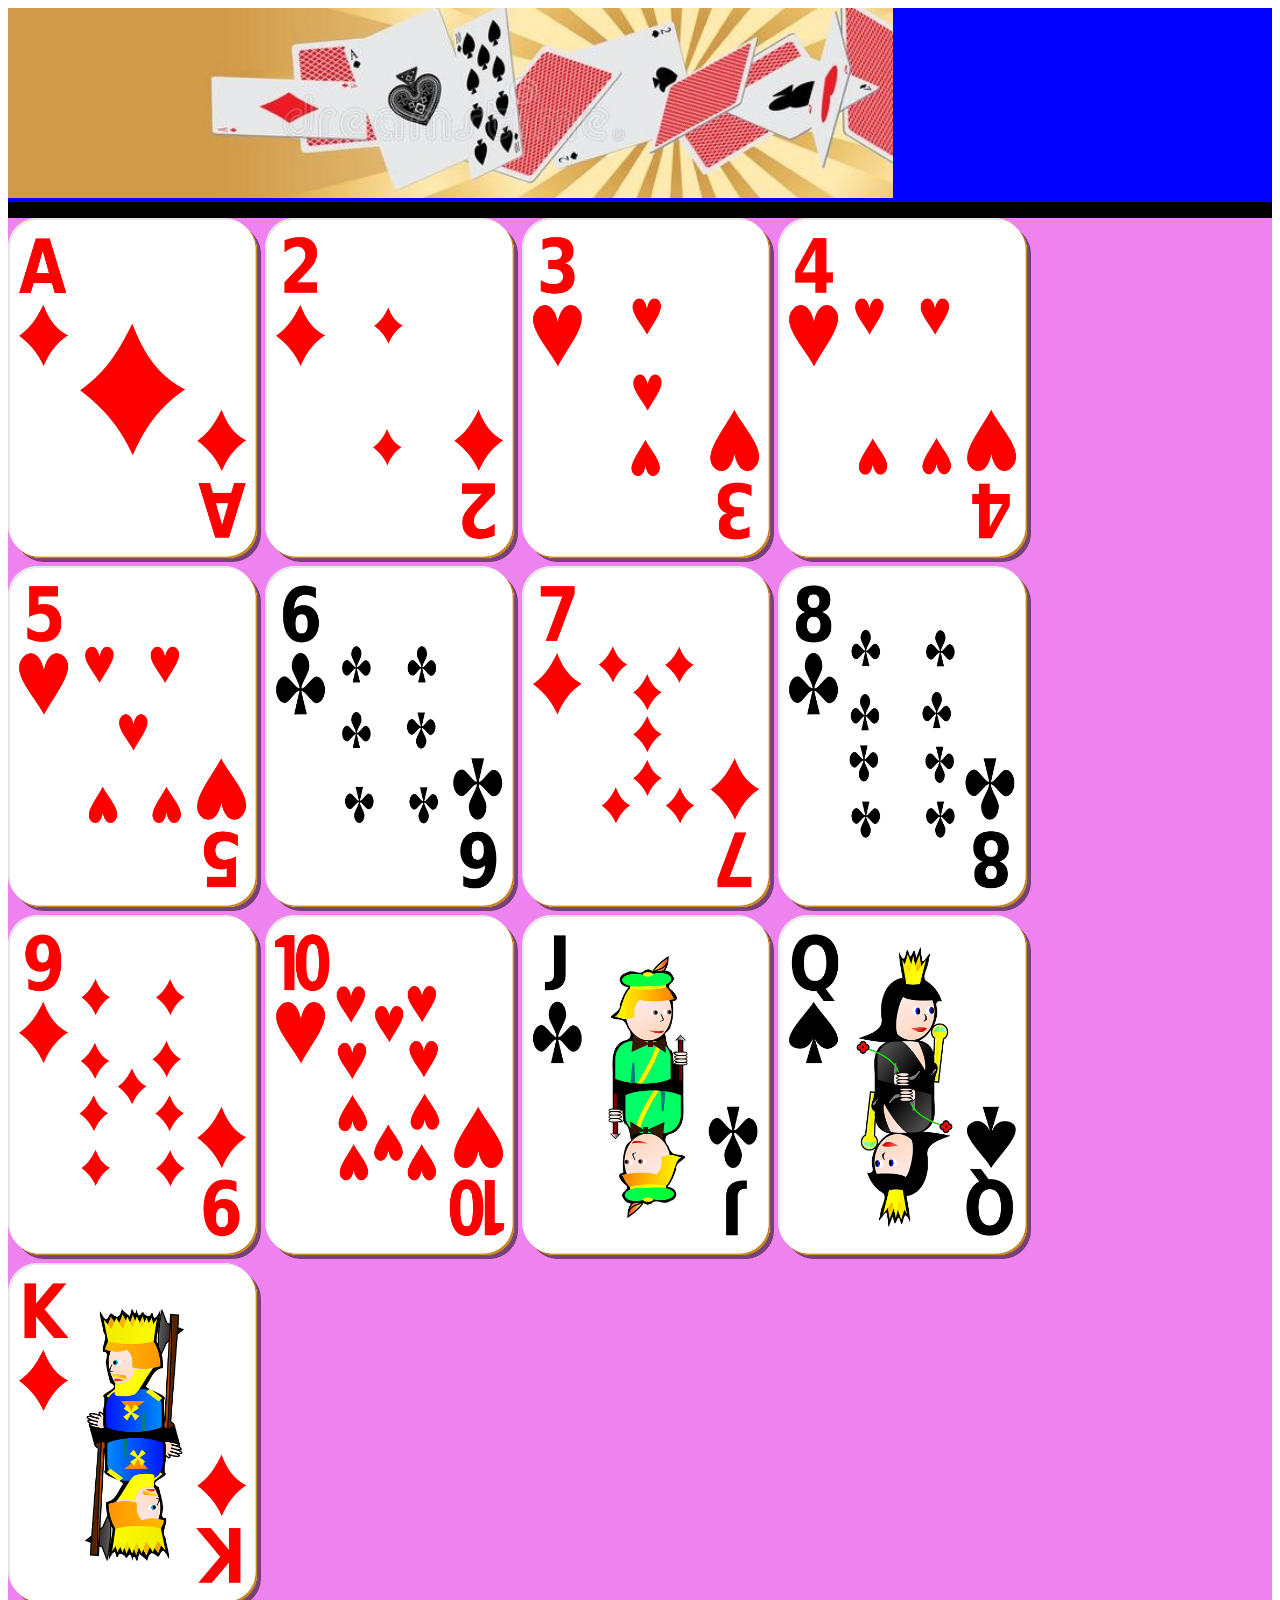
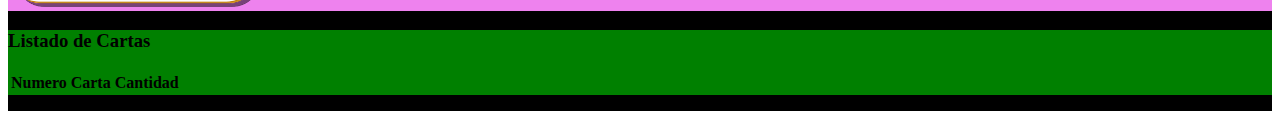
==== home.html @ 090cab53 "Primer Commit" ====
<!DOCTYPE html>
<html lang="en">
<head>
    <meta charset="UTF-8">
    <meta name="viewport" content="width=device-width, initial-scale=1.0">
    <meta http-equiv="X-UA-Compatible" content="ie=edge">  
    <link href="https://cdn.jsdelivr.net/npm/bootstrap@5.0.0-beta3/dist/css/bootstrap.min.css" rel="stylesheet" integrity="sha384-eOJMYsd53ii+scO/bJGFsiCZc+5NDVN2yr8+0RDqr0Ql0h+rP48ckxlpbzKgwra6" crossorigin="anonymous">
    <script src="https://cdn.jsdelivr.net/npm/bootstrap@5.0.0-beta3/dist/js/bootstrap.bundle.min.js" integrity="sha384-JEW9xMcG8R+pH31jmWH6WWP0WintQrMb4s7ZOdauHnUtxwoG2vI5DkLtS3qm9Ekf" crossorigin="anonymous"></script>
    <title>Mazo de Cartas</title>
    <script type="text/javascript" src="js/console_home.js"></script>
    <link rel="stylesheet" href="css/estilo_home.css">
</head>
<body>
    <header class="container">
        <img id="banner" src="img/banner.jpg" alt="banner">
    </header>
    <div id="cuerpo" class="container row justify-content-center">
        <article class="col-md-9">
            <div class="row justify-content-center">
                <img id="carta" class="col-md-3" src="img/1.png" alt="As">
                <img id="carta" class="col-md-3" src="img/2.png" alt="2">
                <img id="carta" class="col-md-3" src="img/3.png" alt="3">
                <img id="carta" class="col-md-3" src="img/4.png" alt="4">
            </div>
            <div class="row justify-content-center">
                <img id="carta" class="col-md-3" src="img/5.png" alt="5">
                <img id="carta" class="col-md-3" src="img/6.png" alt="6">
                <img id="carta" class="col-md-3" src="img/7.png" alt="7">
                <img id="carta" class="col-md-3" src="img/8.png" alt="8">
            </div>
            <div class="row justify-content-center">
                <img id="carta" class="col-md-3" src="img/9.png" alt="9">
                <img id="carta" class="col-md-3" src="img/10.png" alt="10">
                <img id="carta" class="col-md-3" src="img/11.png" alt="11">
                <img id="carta" class="col-md-3" src="img/12.png" alt="12">
            </div>
            <div class="row justify-content-center">
                <img id="carta" class="col-md-3" src="img/13.png" alt="13">
            </div>
        </article>
        <aside class="col-md-3">
            <h3>Listado de Cartas</h3>
            <table id="tabla">
                <tr>
                    <th>Numero</th>
                    <th>Carta</th>
                    <th>Cantidad</th>
                  </tr>
            </table>
        </aside>
    </div>
</body>
</html>
---- css/estilo_home.css ----
header{
    background-color: blue;
}

article{
    background-color: violet;
}
aside{
    background-color: green;
}




#banner{
    width: 70%;
}
#carta{
    width: 20%;
    height: 20%;
}

#cuerpo{
    margin-left: auto;
    margin-right: auto;
    background-color: black;
    padding-top: 1rem;
    padding-bottom: 1rem;
}
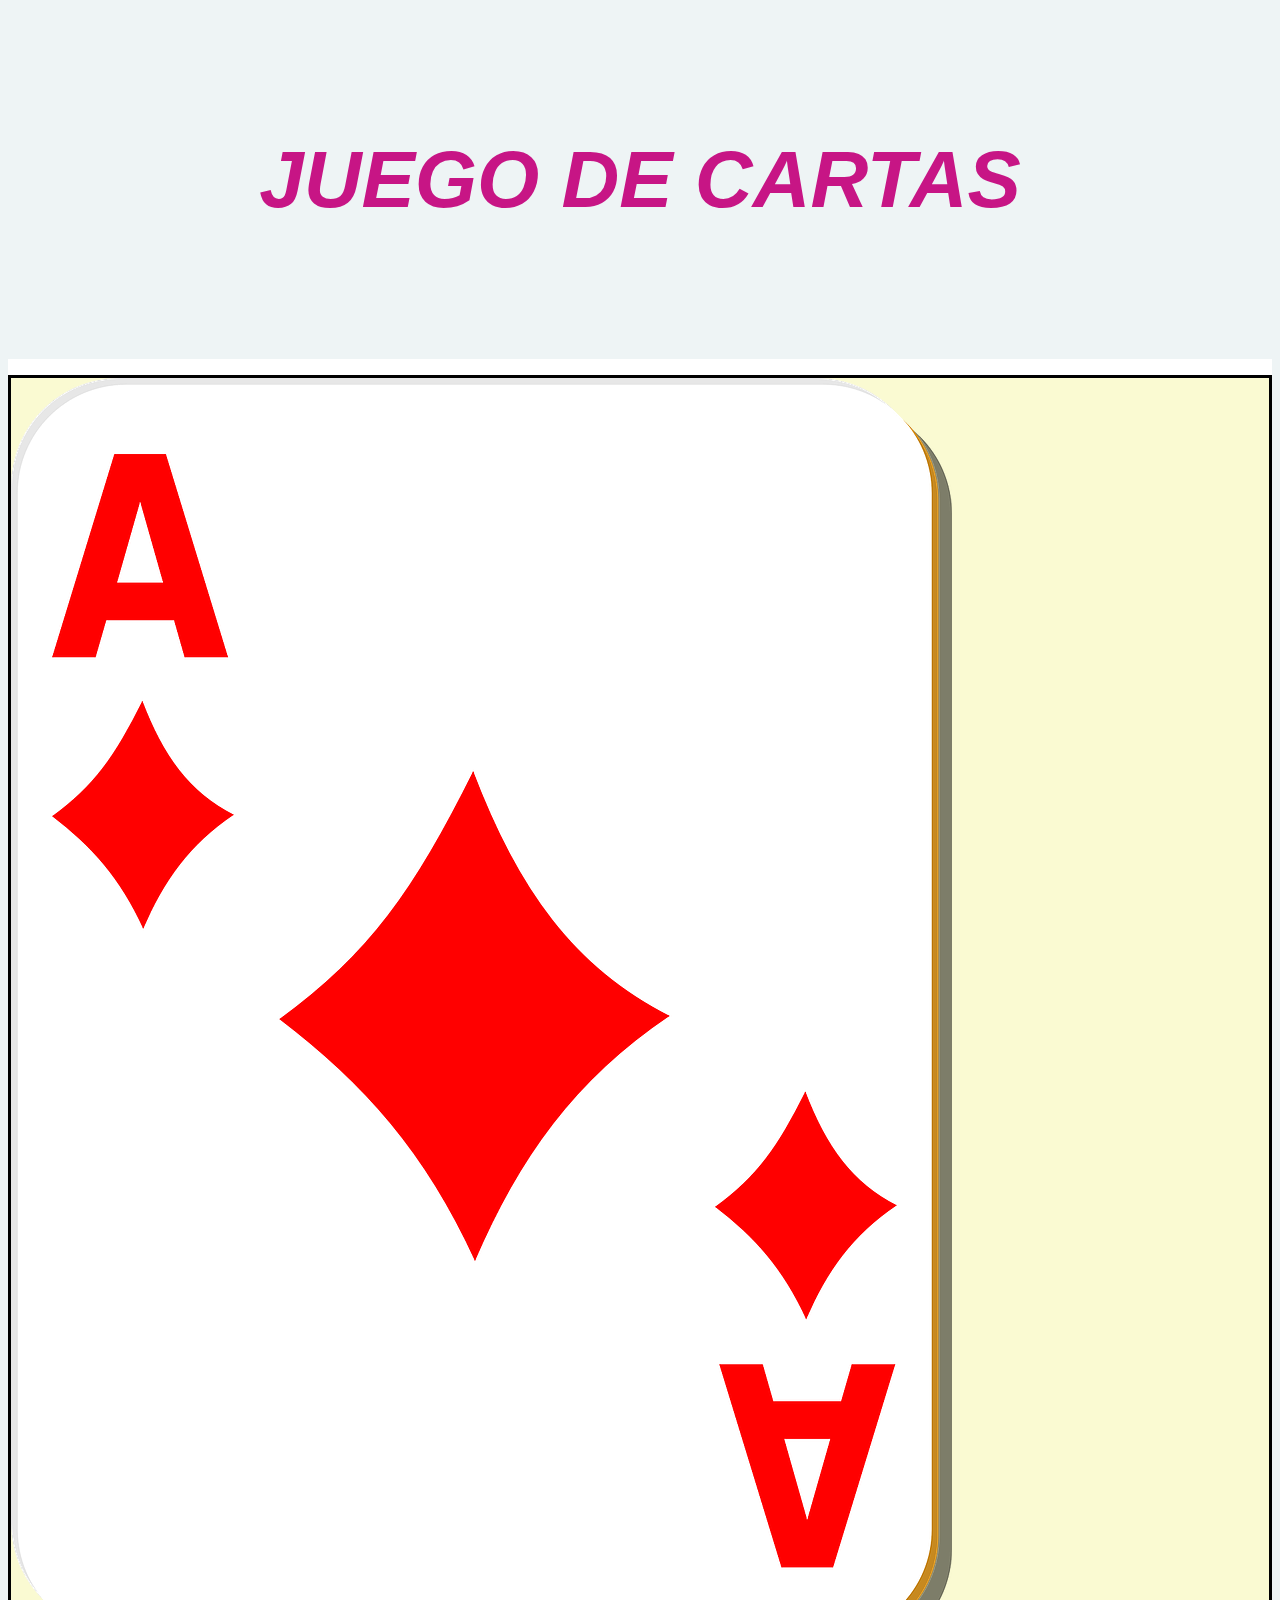
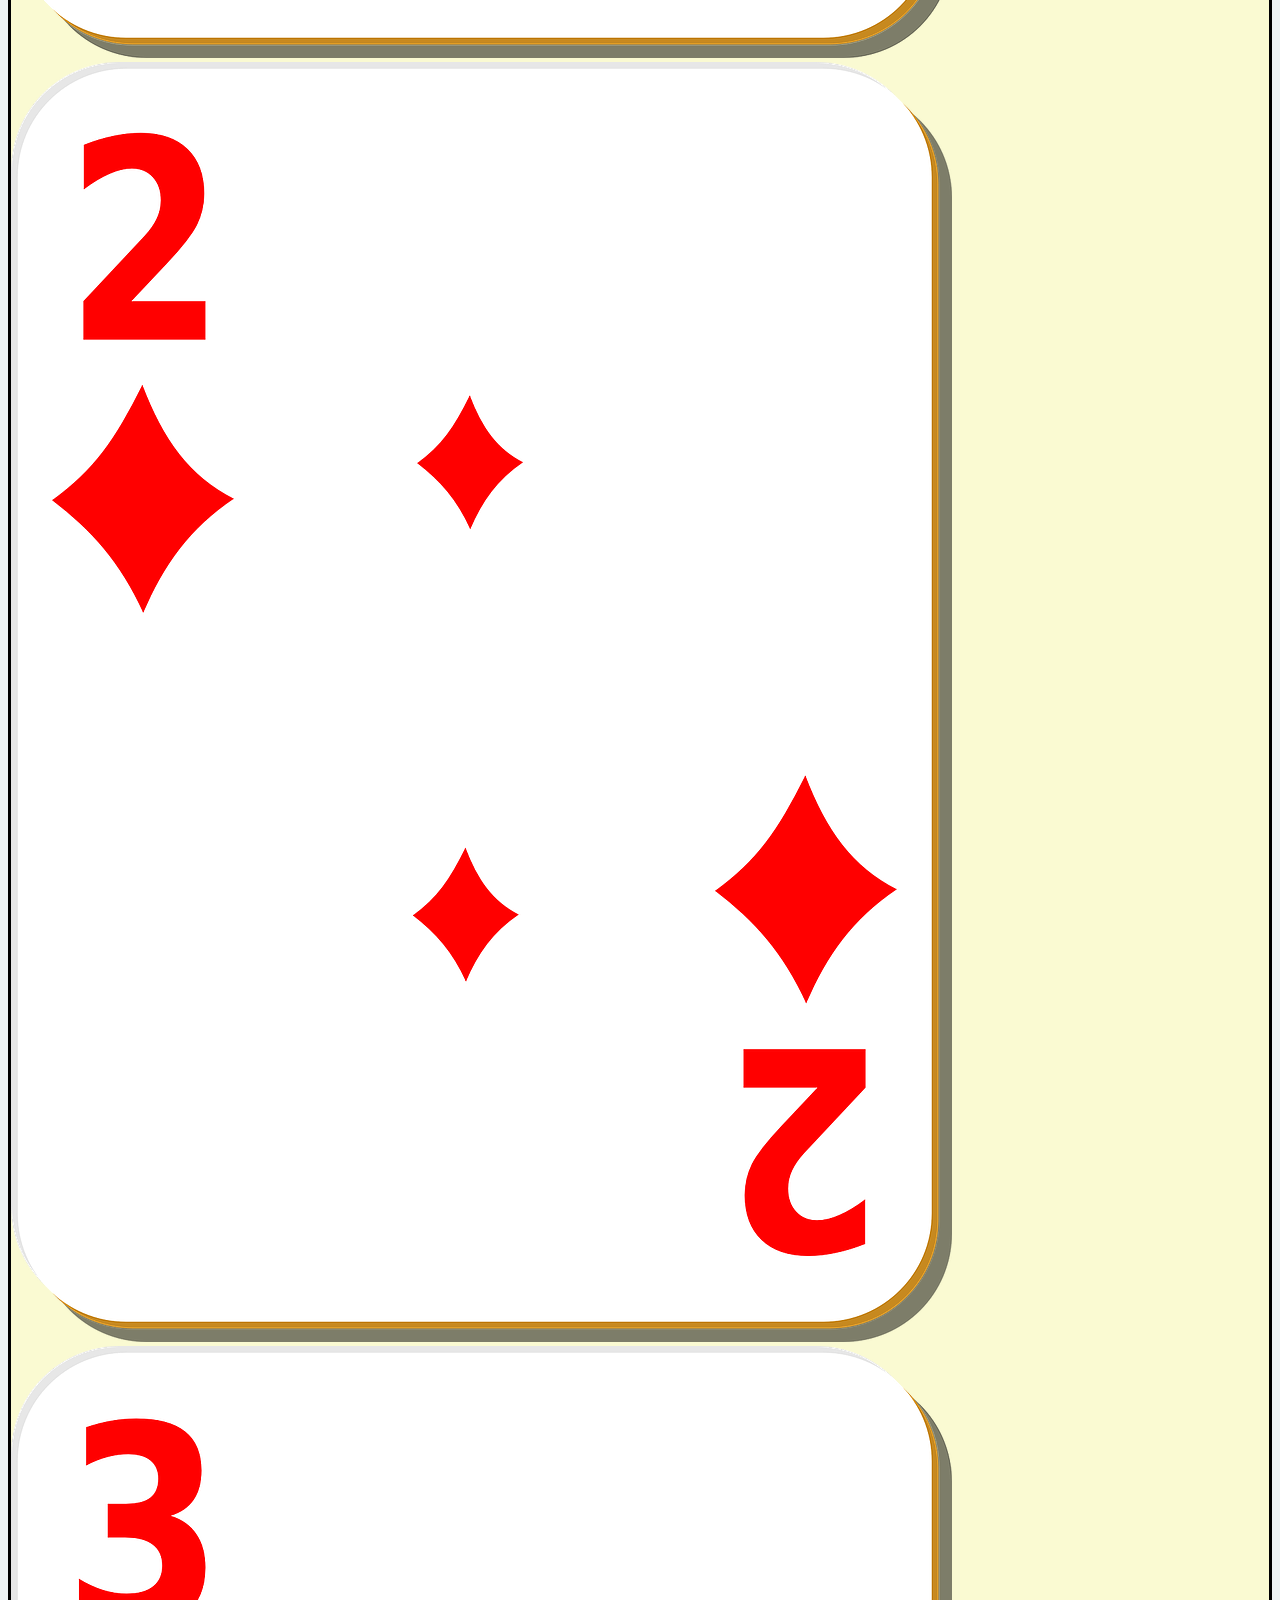
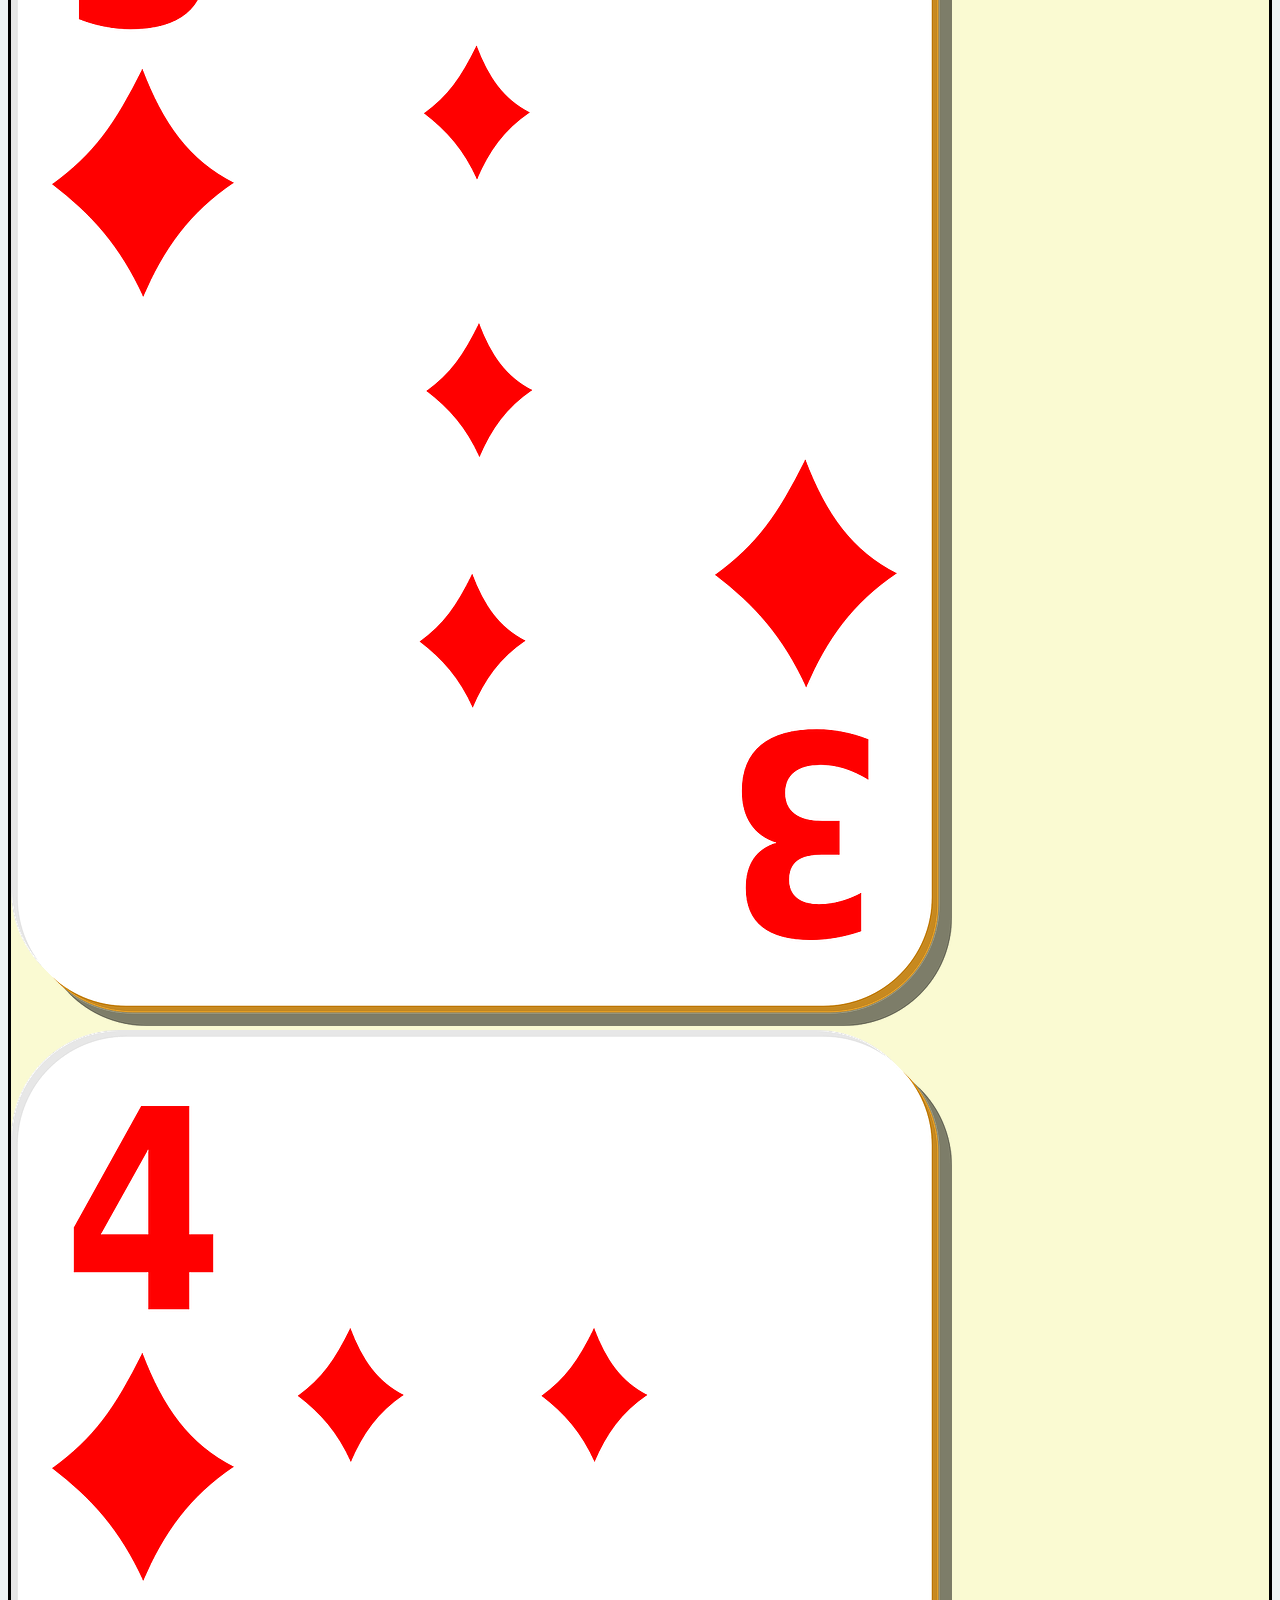
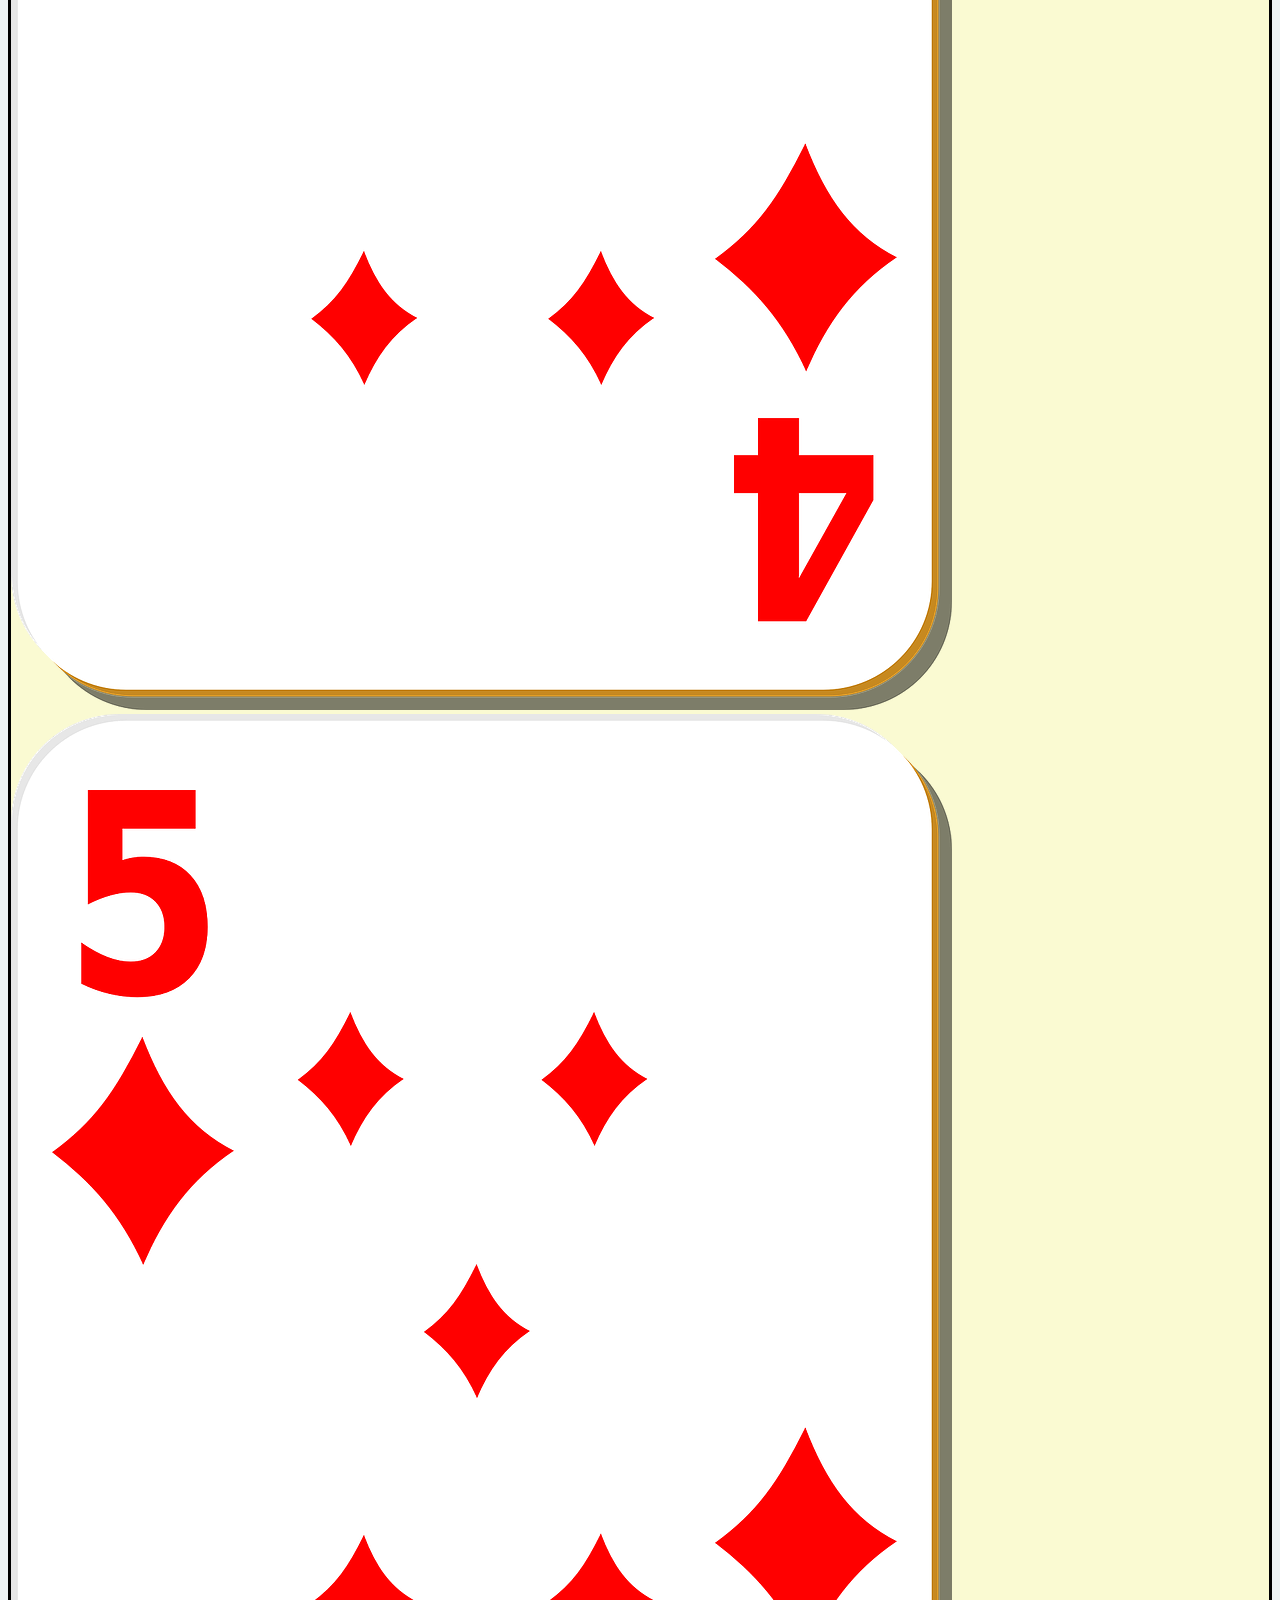
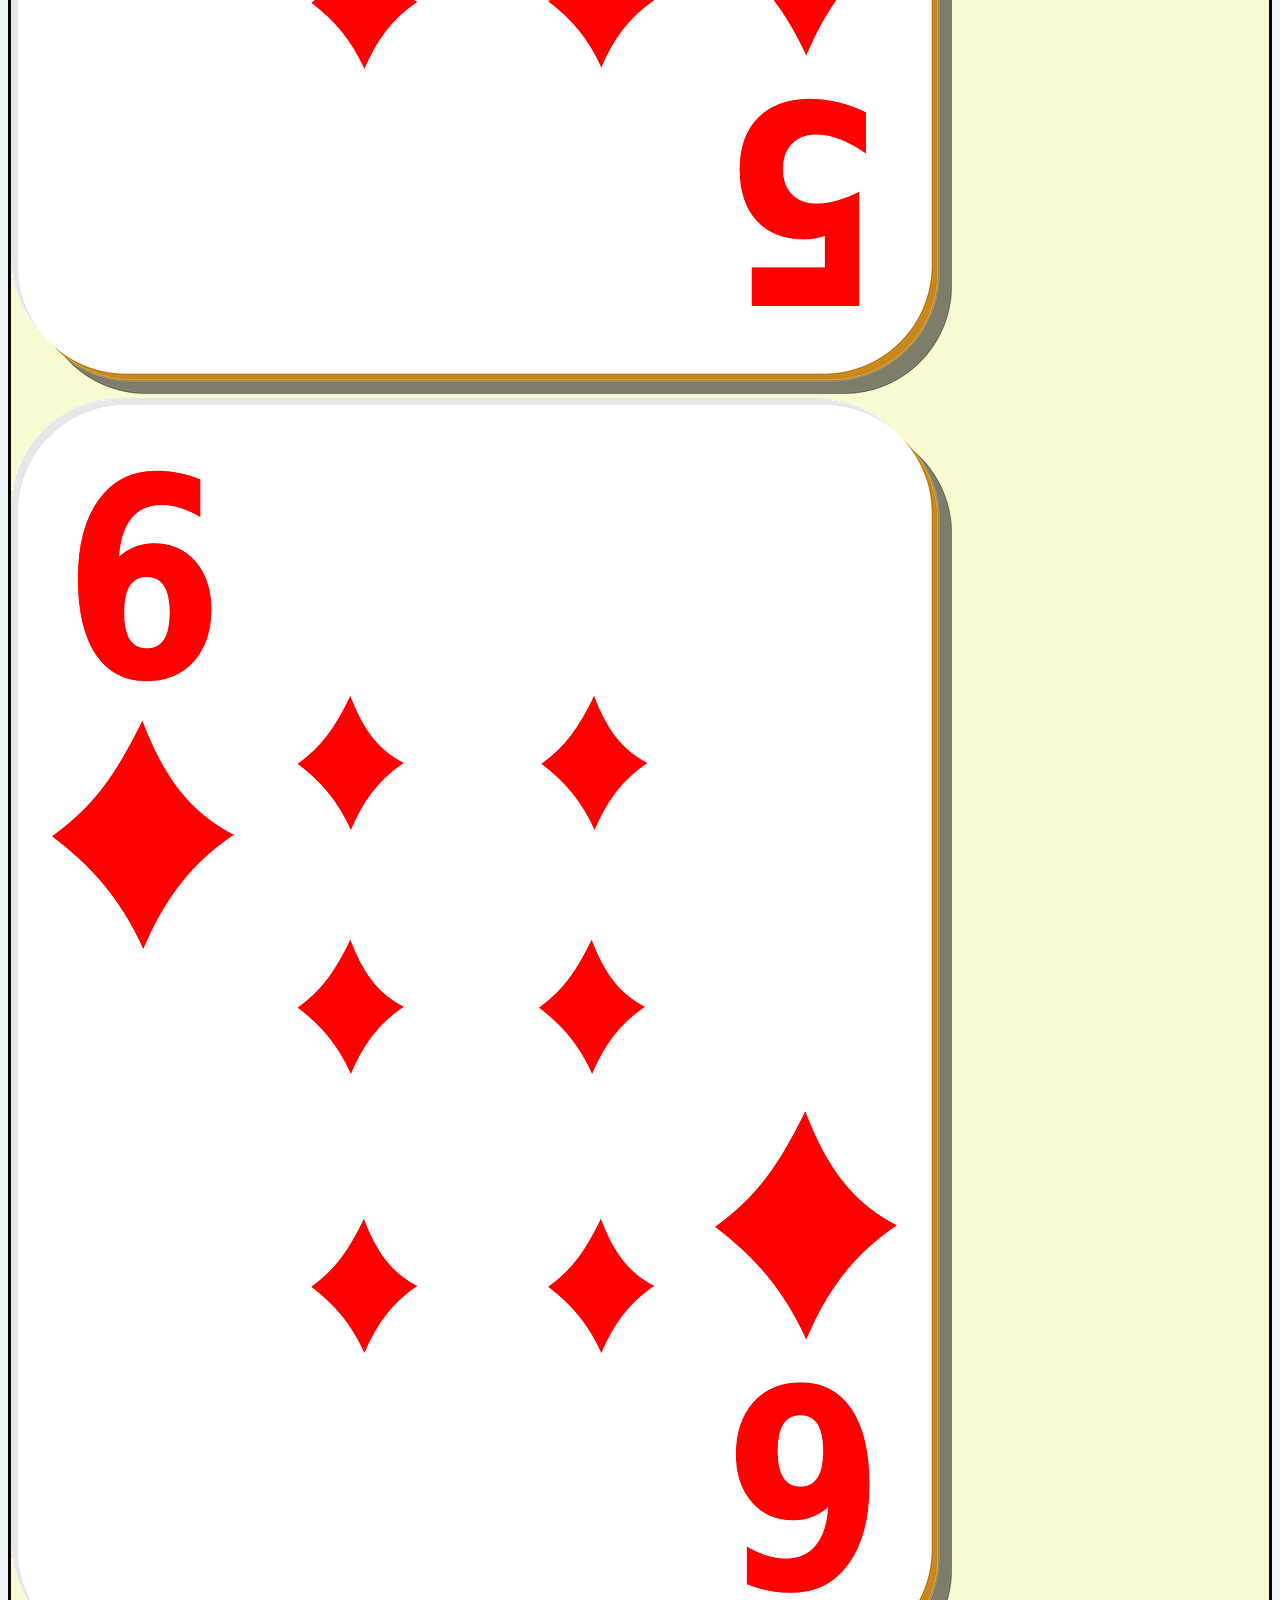
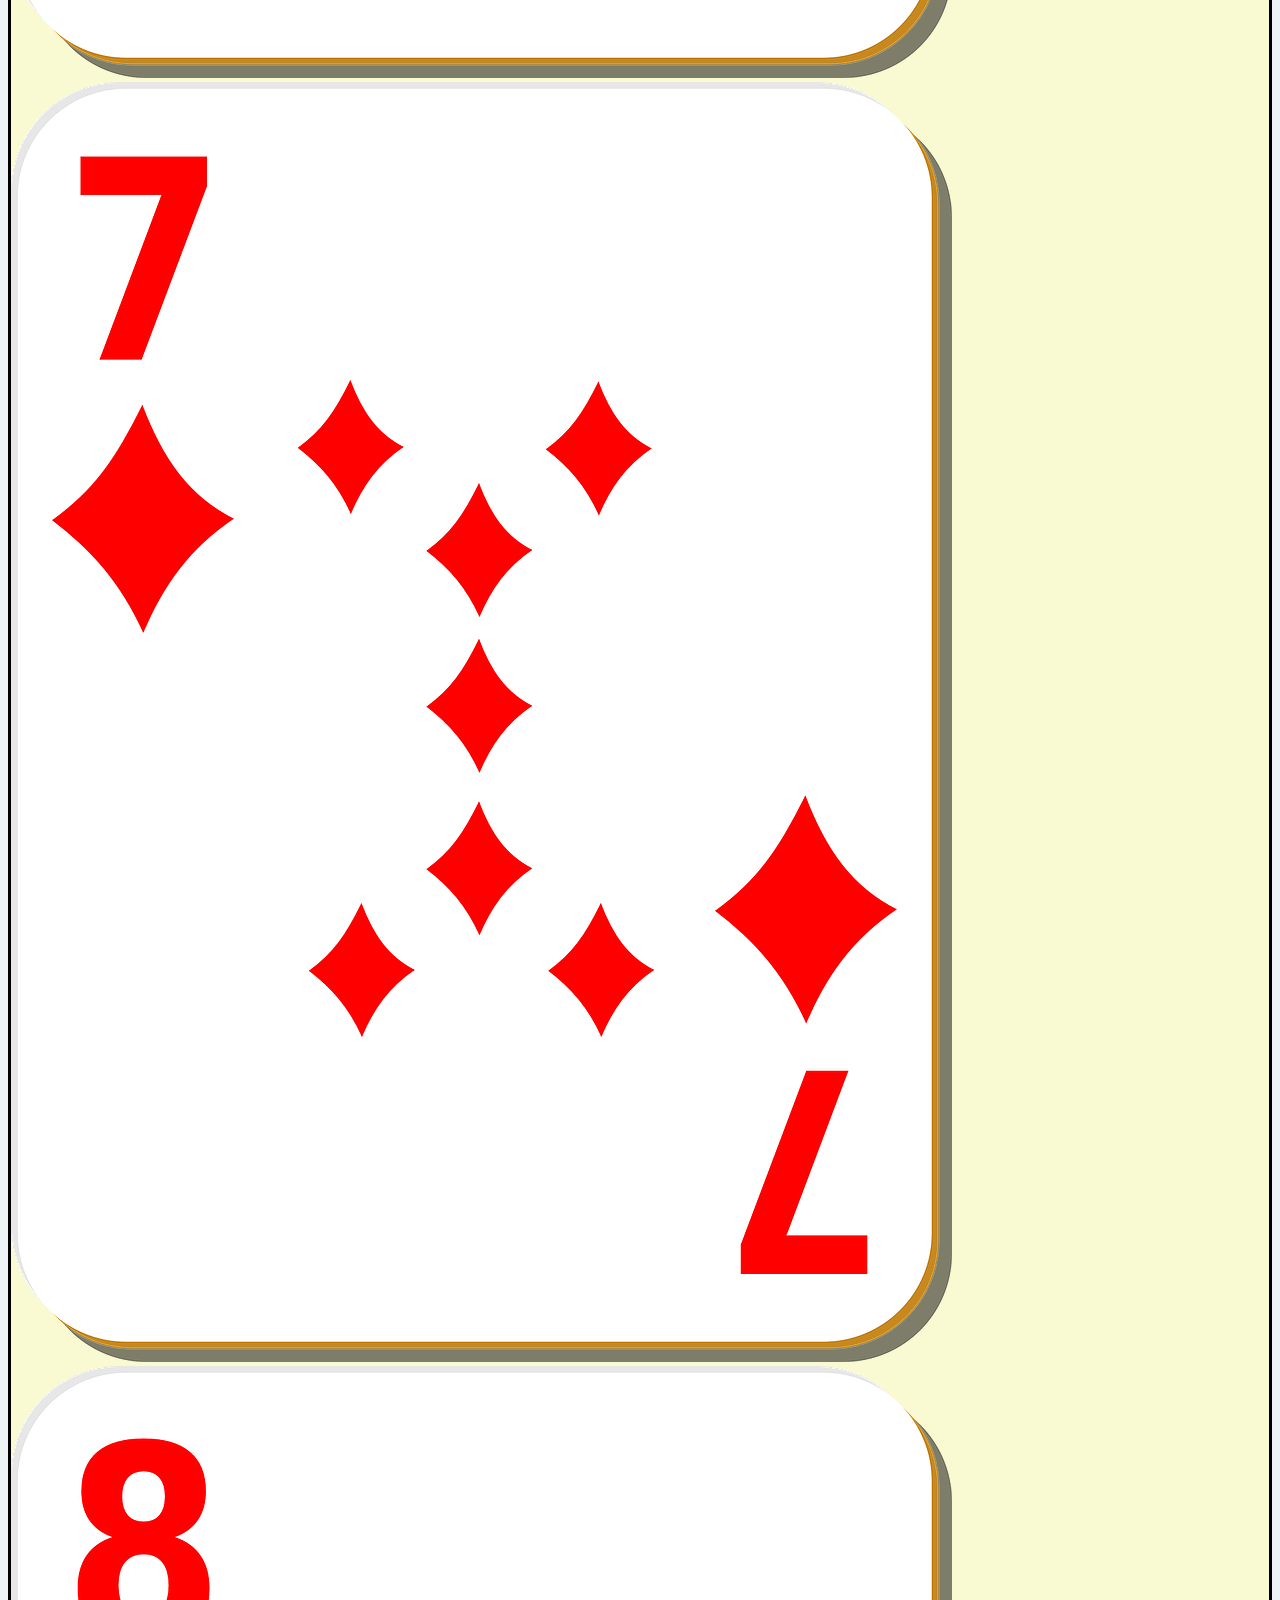
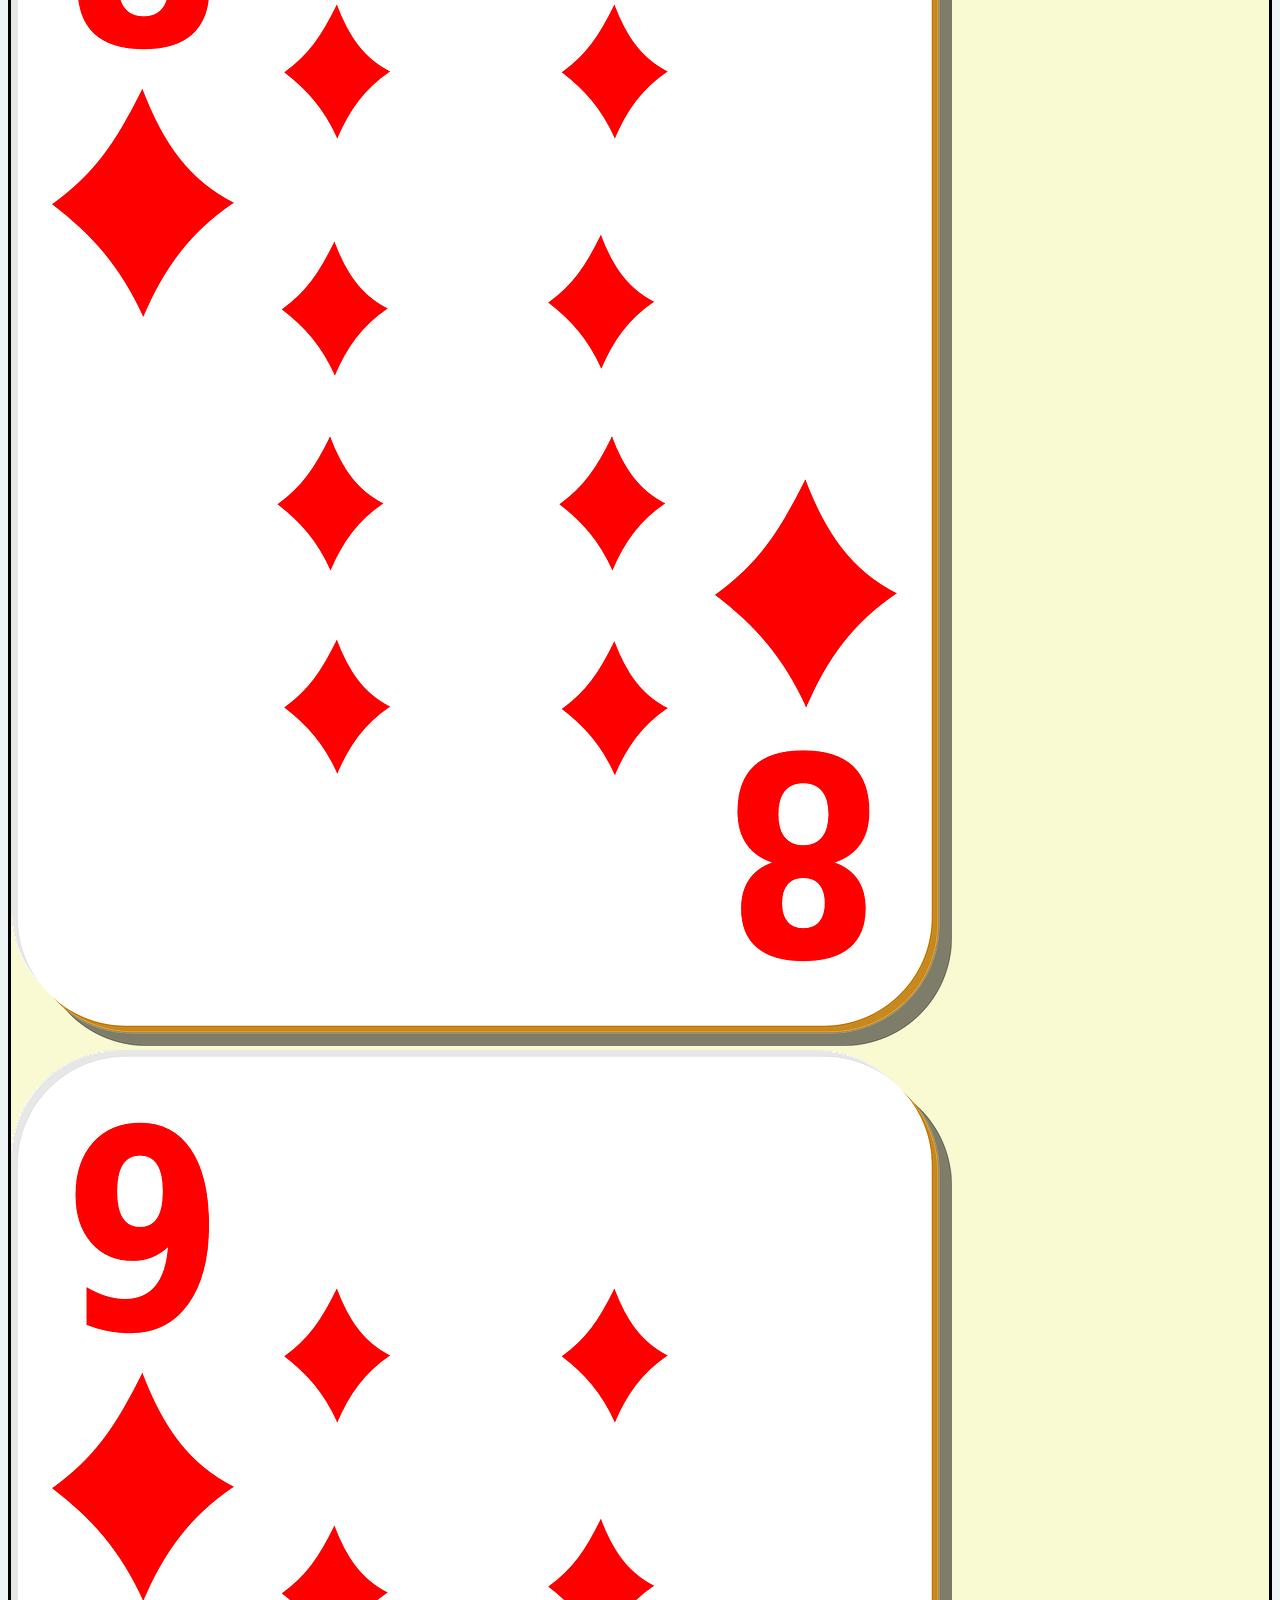
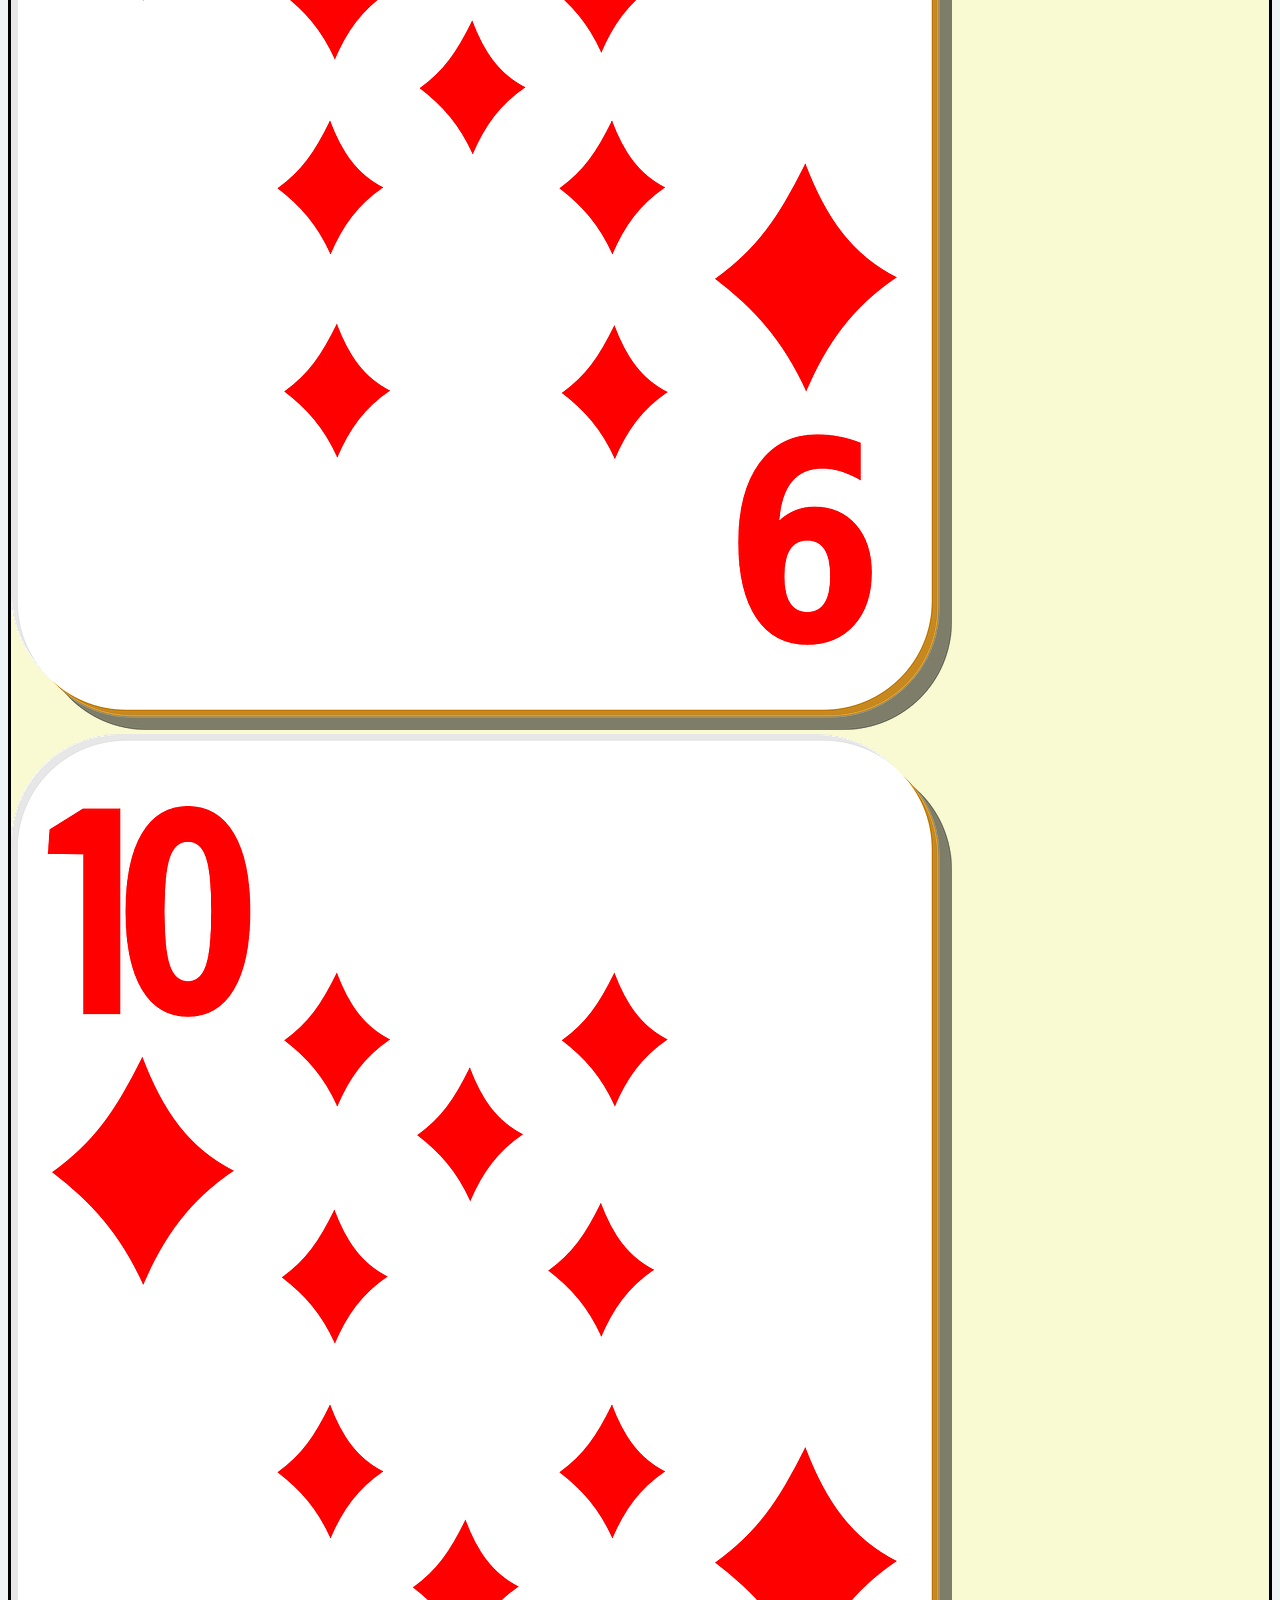
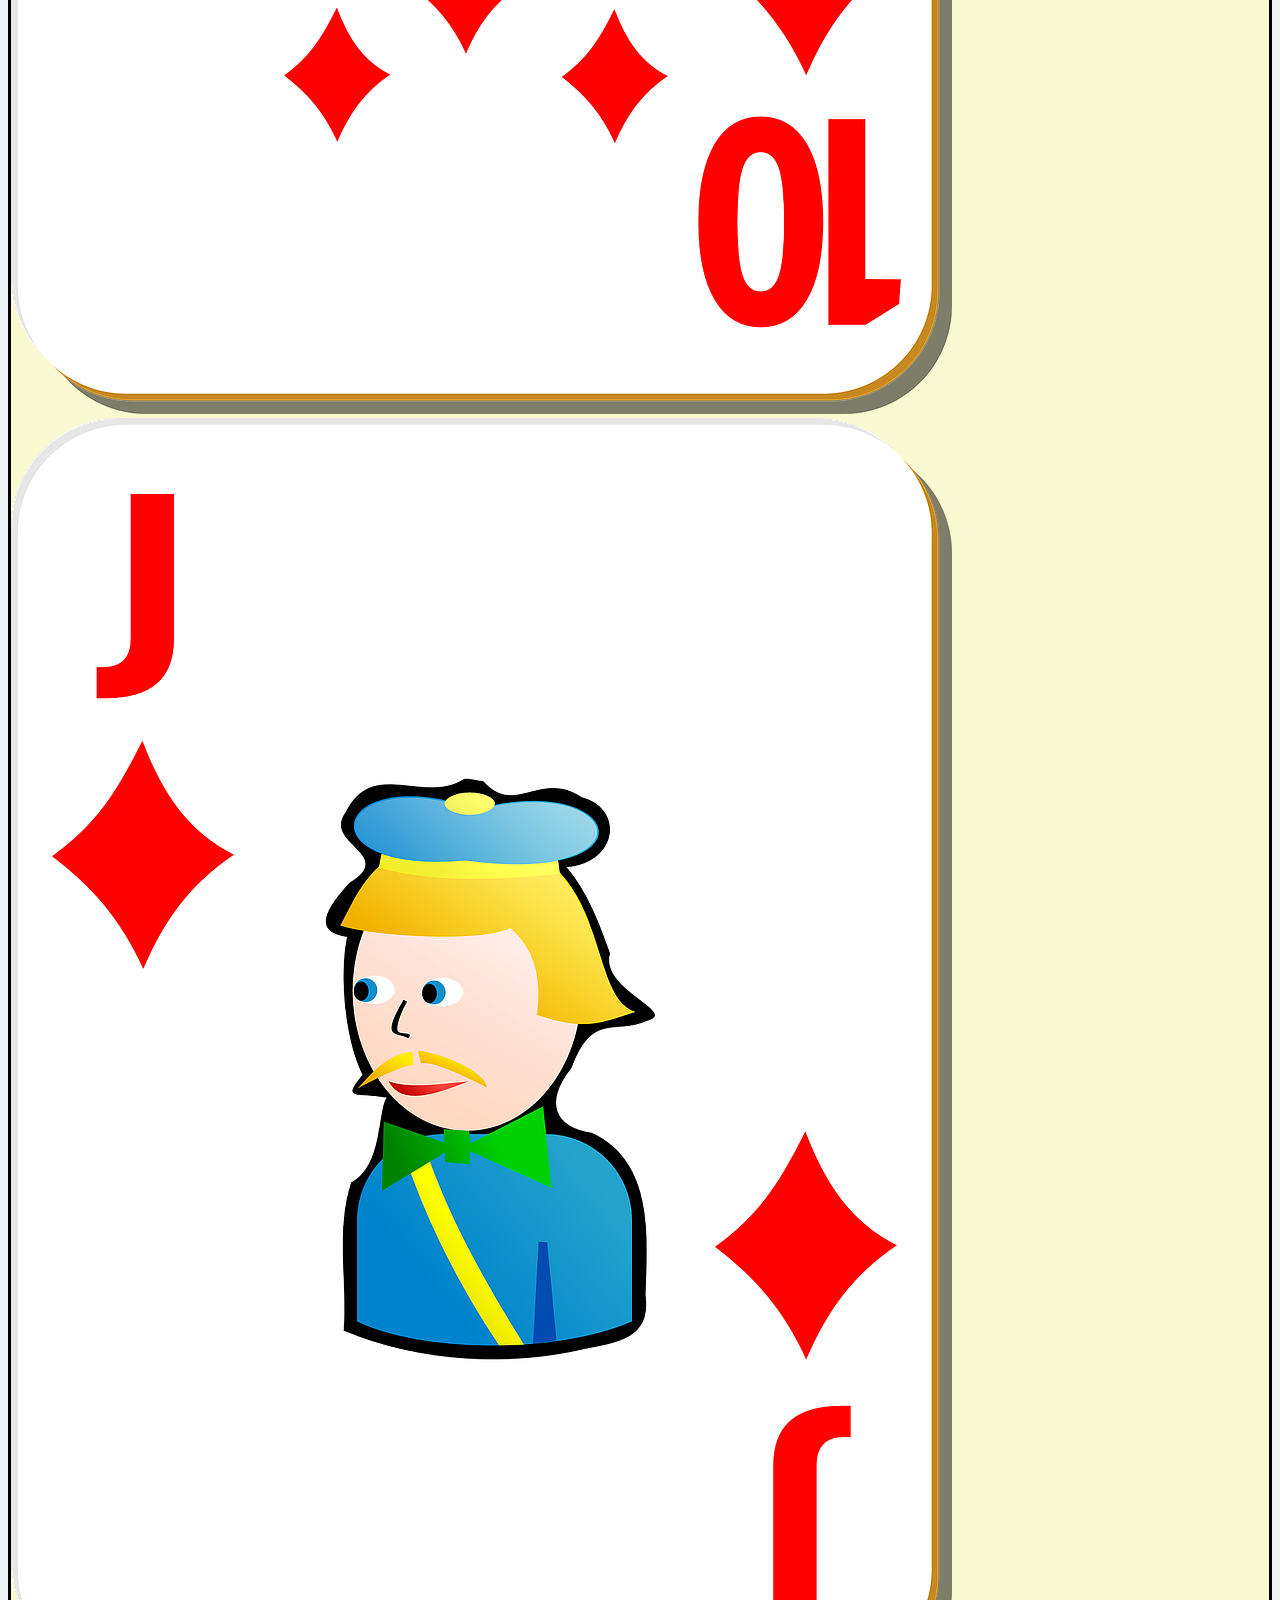
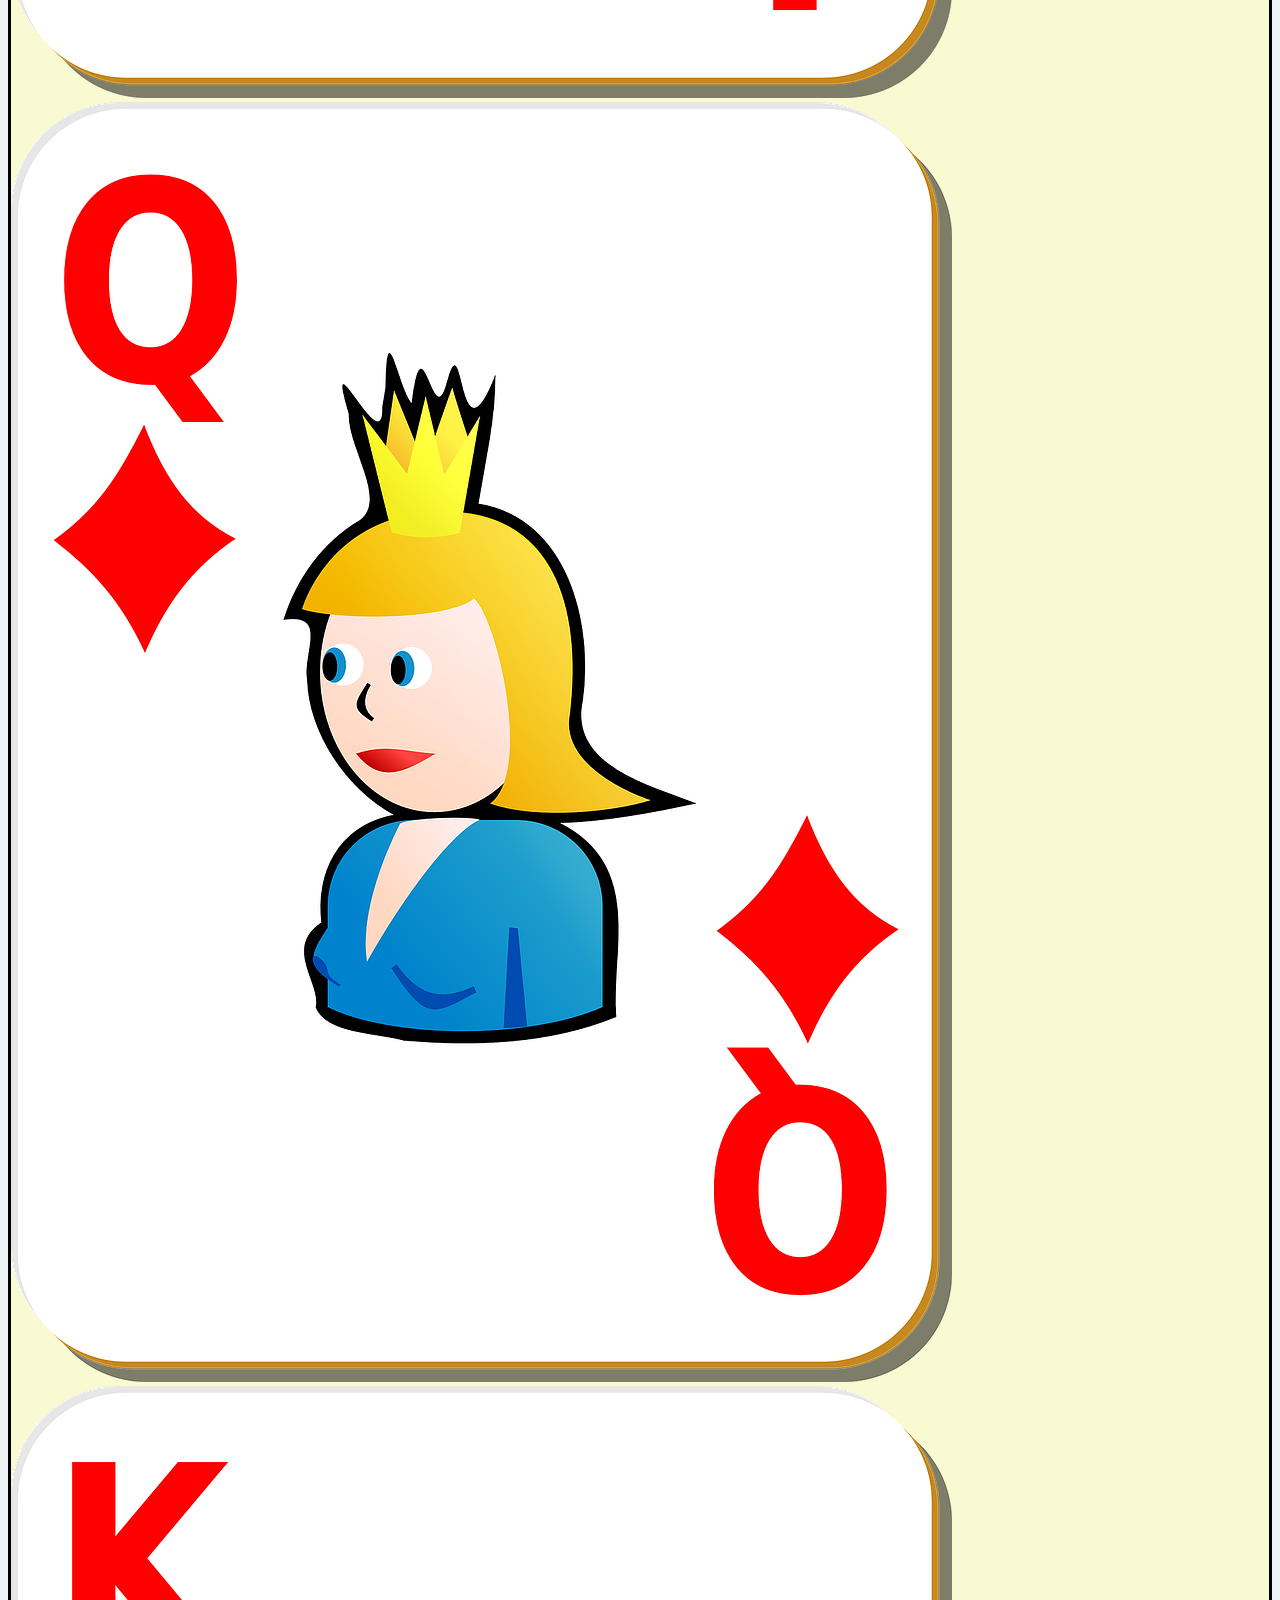
==== commit e1243c30: "Pagina Terminada" ====
--- a/home.html
+++ b/home.html
@@ -7,47 +7,62 @@
     <link href="https://cdn.jsdelivr.net/npm/bootstrap@5.0.0-beta3/dist/css/bootstrap.min.css" rel="stylesheet" integrity="sha384-eOJMYsd53ii+scO/bJGFsiCZc+5NDVN2yr8+0RDqr0Ql0h+rP48ckxlpbzKgwra6" crossorigin="anonymous">
     <script src="https://cdn.jsdelivr.net/npm/bootstrap@5.0.0-beta3/dist/js/bootstrap.bundle.min.js" integrity="sha384-JEW9xMcG8R+pH31jmWH6WWP0WintQrMb4s7ZOdauHnUtxwoG2vI5DkLtS3qm9Ekf" crossorigin="anonymous"></script>
     <title>Mazo de Cartas</title>
-    <script type="text/javascript" src="js/console_home.js"></script>
+    
     <link rel="stylesheet" href="css/estilo_home.css">
 </head>
 <body>
     <header class="container">
-        <img id="banner" src="img/banner.jpg" alt="banner">
+        <h5>JUEGO DE CARTAS</h5>
     </header>
     <div id="cuerpo" class="container row justify-content-center">
-        <article class="col-md-9">
+        <article class="col-xs-12 col-sm-7 col-md-8">
             <div class="row justify-content-center">
-                <img id="carta" class="col-md-3" src="img/1.png" alt="As">
-                <img id="carta" class="col-md-3" src="img/2.png" alt="2">
-                <img id="carta" class="col-md-3" src="img/3.png" alt="3">
-                <img id="carta" class="col-md-3" src="img/4.png" alt="4">
+                <img id="1" onclick="aumentarCarta(1)" class="col-xs-6 col-sm-6 col-md-3" src="img/d/1.png" alt="As">
+                <img id="2" onclick="aumentarCarta(2)" class="col-xs-6 col-sm-6 col-md-3" src="img/d/2.png" alt="2">
+                <img id="3" onclick="aumentarCarta(3)" class="col-xs-6 col-sm-6 col-md-3" src="img/d/3.png" alt="3">
+                <img id="4" onclick="aumentarCarta(4)" class="col-xs-6 col-sm-6 col-md-3" src="img/d/4.png" alt="4">
             </div>
             <div class="row justify-content-center">
-                <img id="carta" class="col-md-3" src="img/5.png" alt="5">
-                <img id="carta" class="col-md-3" src="img/6.png" alt="6">
-                <img id="carta" class="col-md-3" src="img/7.png" alt="7">
-                <img id="carta" class="col-md-3" src="img/8.png" alt="8">
+                <img id="5" onclick="aumentarCarta(5)" class="col-xs-6 col-sm-6 col-md-3" src="img/d/5.png" alt="5">
+                <img id="6" onclick="aumentarCarta(6)" class="col-xs-6 col-sm-6 col-md-3" src="img/d/6.png" alt="6">
+                <img id="7" onclick="aumentarCarta(7)" class="col-xs-6 col-sm-6 col-md-3" src="img/d/7.png" alt="7">
+                <img id="8" onclick="aumentarCarta(8)" class="col-xs-6 col-sm-6 col-md-3" src="img/d/8.png" alt="8">
             </div>
             <div class="row justify-content-center">
-                <img id="carta" class="col-md-3" src="img/9.png" alt="9">
-                <img id="carta" class="col-md-3" src="img/10.png" alt="10">
-                <img id="carta" class="col-md-3" src="img/11.png" alt="11">
-                <img id="carta" class="col-md-3" src="img/12.png" alt="12">
+                <img id="9" onclick="aumentarCarta(9)" class="col-xs-6 col-sm-6 col-md-3" src="img/d/9.png" alt="9">
+                <img id="10" onclick="aumentarCarta(10)" class="col-xs-6 col-sm-6 col-md-3" src="img/d/10.png" alt="10">
+                <img id="11" onclick="aumentarCarta(11)" class="col-xs-6 col-sm-6 col-md-3" src="img/d/11.png" alt="11">
+                <img id="12" onclick="aumentarCarta(12)" class="col-xs-6 col-sm-6 col-md-3" src="img/d/12.png" alt="12">
             </div>
             <div class="row justify-content-center">
-                <img id="carta" class="col-md-3" src="img/13.png" alt="13">
+                <img id="13" onclick="aumentarCarta(13)" class="col-xs-6 col-sm-6 col-md-3" src="img/d/13.png" alt="13">
             </div>
         </article>
-        <aside class="col-md-3">
-            <h3>Listado de Cartas</h3>
-            <table id="tabla">
-                <tr>
-                    <th>Numero</th>
-                    <th>Carta</th>
-                    <th>Cantidad</th>
-                  </tr>
+        <aside class="col-xs-12 col-sm-5 col-md-4">
+            <table class="table table-striped table-bordered table-hover">
+                <thead class="table-light">
+                    <tr>
+                        <th>#</th>
+                        <th>Carta</th>
+                        <th>Cantidad</th>
+                    </tr>
+                </thead>
+                <tbody id="tabla"></tbody>
             </table>
+            <form>      
+                <h1>Registrar Carta</h1>                
+                <fieldset>
+                    <label>Numero:</label>
+                    <input type="text" id="fnum">
+                    <label>Carta:</label>
+                    <input type="text" id="fcarta">
+                </fieldset>
+                <button onclick="registrarCarta()" type="button">Ingresar</button>
+              </form>
         </aside>
     </div>
+    <script src="https://cdn.jsdelivr.net/npm/@popperjs/core@2.9.1/dist/umd/popper.min.js" integrity="sha384-SR1sx49pcuLnqZUnnPwx6FCym0wLsk5JZuNx2bPPENzswTNFaQU1RDvt3wT4gWFG" crossorigin="anonymous"></script>
+    <script src="https://cdn.jsdelivr.net/npm/bootstrap@5.0.0-beta3/dist/js/bootstrap.min.js" integrity="sha384-j0CNLUeiqtyaRmlzUHCPZ+Gy5fQu0dQ6eZ/xAww941Ai1SxSY+0EQqNXNE6DZiVc" crossorigin="anonymous"></script>
+    <script type="text/javascript" src="js/console_home.js"></script>
 </body>
 </html>--- a/css/estilo_home.css
+++ b/css/estilo_home.css
@@ -1,17 +1,38 @@
+/**
+    HEADER
+*/
+
 header{
-    background-color: blue;
+    background-image: url("https://i.pinimg.com/originals/d8/aa/ba/d8aaba5b850a84f6ca533367959d3347.png");
+}
+header h5{
+    font-style: italic;
+    font-weight: bold;
+    font-size: 5rem;
+    text-align: center;
+    color: mediumvioletred;
+
 }
 
+/**
+    ARTICLE
+*/
+body{
+    background-color: #EEF4F5;
+}
 article{
-    background-color: violet;
+    background-color: #FAFAD2;
+    border: 3px solid black;
 }
-aside{
-    background-color: green;
+.header {
+    color: #36A0FF;
+    font-size: 27px;
+    padding: 10px;
 }
-
-
-
-
+.bigicon {
+    font-size: 35px;
+    color: #36A0FF;
+}
 #banner{
     width: 70%;
 }
@@ -19,11 +40,136 @@
     width: 20%;
     height: 20%;
 }
-
 #cuerpo{
     margin-left: auto;
     margin-right: auto;
-    background-color: black;
+    background-color: white;
     padding-top: 1rem;
     padding-bottom: 1rem;
-}+}
+
+
+/**
+    ASIDE
+*/
+
+.formgroup{
+    display: flex;
+    justify-content: center;
+    margin: auto;
+}
+aside{
+    background-color: #FAFAD2;
+    border: 3px solid black;
+}
+
+/**
+    FORMULARIO
+*/
+
+*, *:before, *:after {
+    -moz-box-sizing: border-box;
+    -webkit-box-sizing: border-box;
+    box-sizing: border-box;
+  }
+  
+  body {
+    font-family: 'Nunito', sans-serif;
+    color: #384047;
+  }
+  
+  form {
+    max-width: 300px;
+    margin: 10px auto;
+    padding: 10px 20px;
+    background: #f4f7f8;
+    border-radius: 8px;
+  }
+  
+  h1 {
+    margin: 0 0 30px 0;
+    text-align: center;
+  }
+  
+  input[type="text"]{
+    background: rgba(255,255,255,0.1);
+    border: none;
+    font-size: 16px;
+    height: auto;
+    margin: 0;
+    outline: 0;
+    padding: 15px;
+    width: 100%;
+    background-color: #e8eeef;
+    color: #8a97a0;
+    box-shadow: 0 1px 0 rgba(0,0,0,0.03) inset;
+    margin-bottom: 30px;
+  }
+  
+  input[type="radio"],
+  input[type="checkbox"] {
+    margin: 0 4px 8px 0;
+  }
+  
+  select {
+    padding: 6px;
+    height: 32px;
+    border-radius: 2px;
+  }
+  
+  button {
+    padding: 19px 39px 18px 39px;
+    color: #FFF;
+    background-color: #4bc970;
+    font-size: 18px;
+    text-align: center;
+    font-style: normal;
+    border-radius: 5px;
+    width: 100%;
+    border: 1px solid #3ac162;
+    border-width: 1px 1px 3px;
+    box-shadow: 0 -1px 0 rgba(255,255,255,0.1) inset;
+    margin-bottom: 10px;
+  }
+  
+  fieldset {
+    margin-bottom: 30px;
+    border: none;
+  }
+  
+  legend {
+    font-size: 1.4em;
+    margin-bottom: 10px;
+  }
+  
+  label {
+    display: block;
+    margin-bottom: 8px;
+  }
+  
+  label.light {
+    font-weight: 300;
+    display: inline;
+  }
+  
+  .number {
+    background-color: #5fcf80;
+    color: #fff;
+    height: 30px;
+    width: 30px;
+    display: inline-block;
+    font-size: 0.8em;
+    margin-right: 4px;
+    line-height: 30px;
+    text-align: center;
+    text-shadow: 0 1px 0 rgba(255,255,255,0.2);
+    border-radius: 100%;
+  }
+  
+  @media screen and (min-width: 480px) {
+  
+    form {
+      max-width: 480px;
+    }
+  
+  }